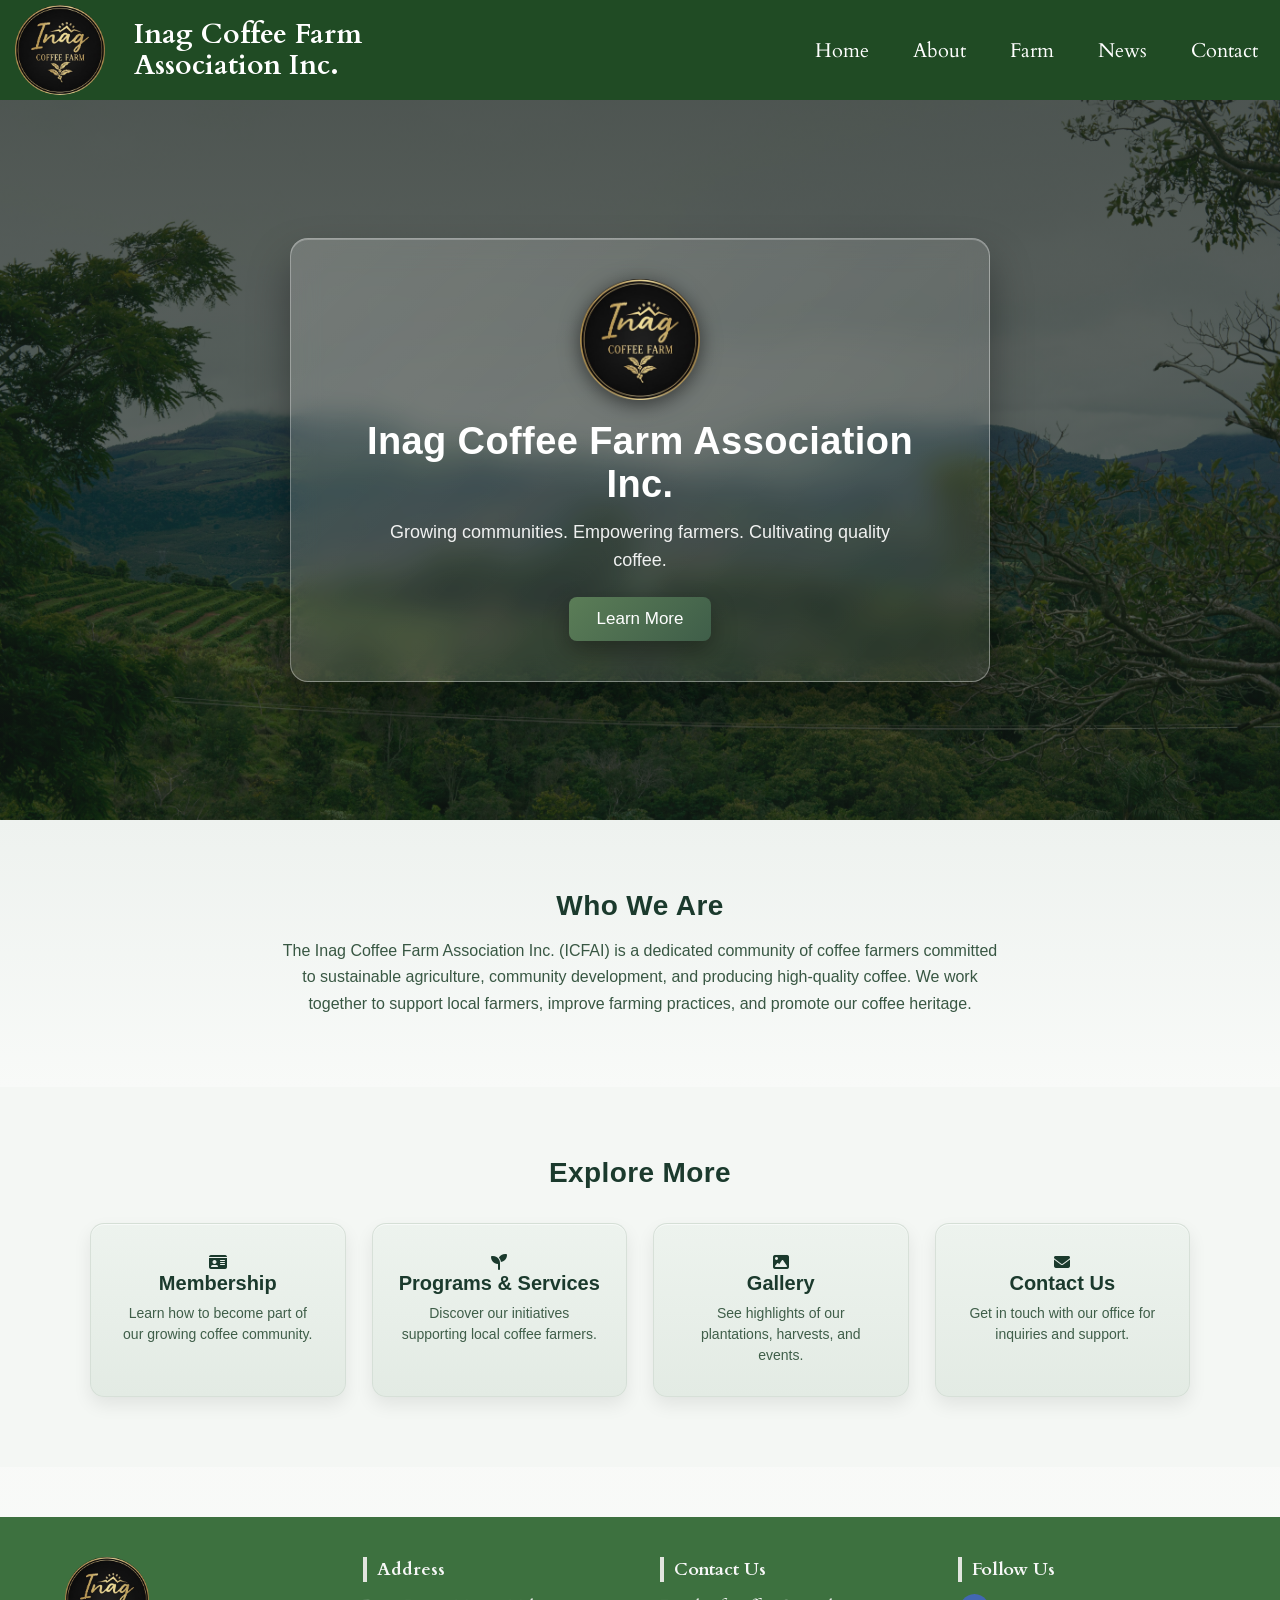
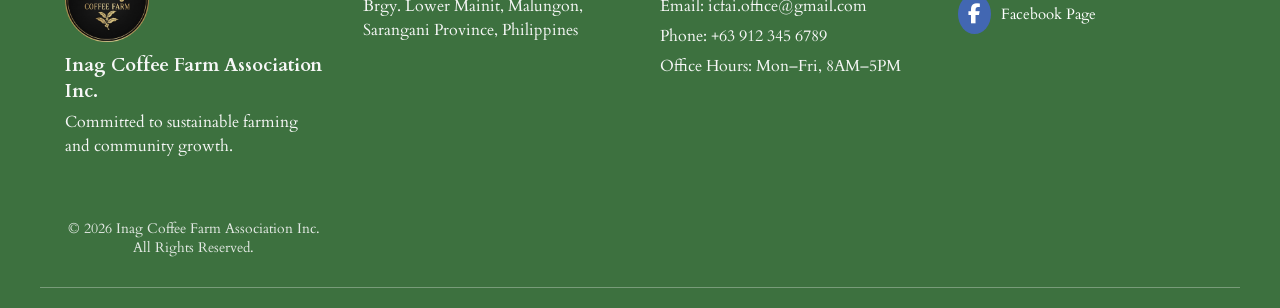
==== index.html @ 7974b994 "Add files via upload" ====
<!DOCTYPE html>
<html lang="en">
<head>
    <meta charset="UTF-8">
    <meta name="viewport" content="width=device-width, initial-scale=1.0">
    <title>ICFAI</title>
    <link rel="preconnect" href="https://fonts.googleapis.com">
    <link rel="preconnect" href="https://fonts.gstatic.com" crossorigin>
    <link href="https://fonts.googleapis.com/css2?family=Cardo:wght@400;700&display=swap" rel="stylesheet">
    <link rel="stylesheet" href="https://cdnjs.cloudflare.com/ajax/libs/font-awesome/6.5.0/css/all.min.css">
    <link rel="stylesheet" href="style.css">
</head>
<body>
    <!-- Header -->
<header>
    <div class="logo-text">
        <a href="index.html" class="logo-link">
            <img src="img/logo final.png" alt="Coffee Farm Logo">
            <span class="logo-name">Inag Coffee Farm <br> Association Inc.</span>
        </a>
    </div>

    <nav>
        <!-- Hamburger Icon -->
      <div class="hamburger" id="hamburger">
    <span></span>
    <span></span>
    <span></span>
</div>


        <ul class="menu" id="menu">
            <li>
                <a href="home.html">Home</a>
            </li>

            <li class="has-dropdown">
                <a href="#">
                    <span>About</span>
                    <span class="arrow">&gt;</span>
                </a>
                <ul class="dropdown">
                    <li><a href="about.html">About Us</a></li>
                    <li><a href="membership.html">Membership</a></li>
                </ul>
            </li>

            <li class="has-dropdown">
                <a href="#">
                    <span>Farm</span>
                    <span class="arrow">&gt;</span>
                </a>
                <ul class="dropdown">
                    <li><a href="farm.html">Coffee Farm Information</a></li>
                    <li><a href="programs.html">Programs and Services</a></li>
                </ul>
            </li>

            <li class="has-dropdown">
                <a href="#">
                    <span>News</span>
                    <span class="arrow">&gt;</span>
                </a>
                <ul class="dropdown">
                    <li><a href="news.html">News & Announcements</a></li>
                    <li><a href="gallery.html">Gallery</a></li>
                </ul>
            </li>

            <li class="has-dropdown">
                <a href="#">
                    <span>Contact</span>
                    <span class="arrow">&gt;</span>
                </a>
                <ul class="dropdown">
                    <li><a href="contact.html">Contact Us</a></li>
                    <li><a href="admin.html">Admin/Login</a></li>
                </ul>
            </li>
        </ul>
    </nav>
</header>




<!-- ============================
      HERO SECTION
============================= -->
<section class="hero">
    <div class="hero-overlay"></div>

    <div class="hero-glass">
        <div class="hero-content">
            <img src="img/logo final.png" alt="ICFAI Logo" class="hero-logo">

            <h1>Inag Coffee Farm Association Inc.</h1>
            <p class="tagline">Growing communities. Empowering farmers. Cultivating quality coffee.</p>

            <a href="home.html" class="hero-btn">Learn More</a>
        </div>
    </div>

</section>



<!-- ============================
      ABOUT / OVERVIEW SECTION
============================= -->
<section class="overview">
    <div class="overview-inner">
        <h2>Who We Are</h2>
        <p>
            The Inag Coffee Farm Association Inc. (ICFAI) is a dedicated community of coffee farmers 
            committed to sustainable agriculture, community development, and producing high-quality coffee.  
            We work together to support local farmers, improve farming practices, and promote our coffee heritage.
        </p>
    </div>
</section>


<!-- ============================
      QUICK LINKS SECTION
============================= -->
<section class="quick-links">
    <h2>Explore More</h2>

    <div class="quick-grid">

        <a href="membership.html" class="quick-card">
            <i class="fa-solid fa-id-card"></i>
            <h3>Membership</h3>
            <p>Learn how to become part of our growing coffee community.</p>
        </a>

        <a href="programs.html" class="quick-card">
            <i class="fa-solid fa-seedling"></i>
            <h3>Programs & Services</h3>
            <p>Discover our initiatives supporting local coffee farmers.</p>
        </a>

        <a href="gallery.html" class="quick-card">
            <i class="fa-solid fa-image"></i>
            <h3>Gallery</h3>
            <p>See highlights of our plantations, harvests, and events.</p>
        </a>

        <a href="contact.html" class="quick-card">
            <i class="fa-solid fa-envelope"></i>
            <h3>Contact Us</h3>
            <p>Get in touch with our office for inquiries and support.</p>
        </a>

    </div>
</section>




<footer class="footer">
    <div class="footer-container">

        <!-- Logo + Name -->
        <div class="footer-section footer-brand">
            <img src="img/logo final.png" alt="ICFAI Logo" class="footer-logo">
            <h3>Inag Coffee Farm Association Inc.</h3>
            <p>Committed to sustainable farming and community growth.</p>
        </div>

        
        <div class="footer-section">
            <h4>Address</h4>
            <p>Brgy. Lower Mainit, Malungon,<br>Sarangani Province, Philippines</p>
        </div>

        
        <div class="footer-section">
            <h4>Contact Us</h4>
            <p>Email: icfai.office@gmail.com</p>
            <p>Phone: +63 912 345 6789</p>
            <p>Office Hours: Mon–Fri, 8AM–5PM</p>
        </div>

    
    <div class="footer-section">
    <h4>Follow Us</h4>

    <a href="https://www.facebook.com/profile.php?id=100092526247790" 
       target="_blank" 
       class="social-link">
        <i class="fa-brands fa-facebook-f"></i>
        Facebook Page
    </a>
</div>


    <div class="footer-bottom">
        <p>&copy; 2026 Inag Coffee Farm Association Inc. All Rights Reserved.</p>
    </div>
</footer>

    <script src="script.js"></script>
<script>
  const hamburger = document.getElementById('hamburger');
  const menu = document.getElementById('menu');

  hamburger.addEventListener('click', () => {
    menu.classList.toggle('active'); // toggles menu visibility
    hamburger.classList.toggle('open'); // optional: animate hamburger
  });
</script>

</body>
</html>
---- style.css ----
* {
    margin: 0;
    padding: 0;
    box-sizing: border-box;
}

body {
    font-family: Arial, sans-serif;
    background-color: #f4f4f4;
    color: #1b3a2d;
}


/* ================= HEADER ================= */
header {
    background-color: #3d713f;
    display: flex;
    justify-content: space-between;
    align-items: center;
    padding: clamp(12px, 3vw, 24px) clamp(16px, 5vw, 60px);
    position: relative;
    flex-wrap: wrap;
}

/* ================= LOGO GROUP ================= */
.logo-text {
    display: flex;
    align-items: center;
    gap: clamp(6px, 2vw, 16px);
}

/* ================= LOGO LINK ================= */
.logo-link {
    display: flex;
    align-items: center;
    gap: clamp(6px, 1.5vw, 14px);
    text-decoration: none;
    flex-direction: row;       /* FORCE side-by-side */
    flex-wrap: nowrap;         /* PREVENT stacking */
}

/* ================= LOGO IMAGE ================= */
.logo-link img {
    height: auto;
    width: auto;
    max-height: 90px;
    aspect-ratio: 1 / 1;
    border-radius: 50%;
    object-fit: contain;
    display: block;
    transition: transform 0.3s ease;
    flex-shrink: 0;            /* prevent image shrinking */
}

/* ================= LOGO TEXT ================= */
.logo-name {
    color: #fff;
    font-family: 'Cardo', serif;
    font-weight: 800;
    font-size: clamp(16px, 3vw, 28px);
    line-height: 1.1;
    white-space: nowrap;       /* keep text in one line */
    transition: transform 0.3s ease;
}

/* ================= HOVER EFFECTS ================= */
.logo-link:hover img {
    transform: scale(1.08);
}

.logo-link:hover .logo-name {
    transform: scale(1.05);
}

/* ================= SMALL PHONES ================= */
@media (max-width: 480px) {
    header {
        justify-content: center;
        text-align: center;
    }

    .logo-text {
        justify-content: center;
    }

    .logo-link img {
        max-height: 60px;
    }

    .logo-name {
        font-size: 16px;
    }
}

/* ================= LARGE SCREENS ================= */
@media (min-width: 1400px) {
    header {
        padding-left: 80px;
        padding-right: 80px;
    }

    .logo-link img {
        max-height: 110px;
    }
}



.hamburger {
    display: none;
    width: 40px;
    height: 22px;
    position: relative;
    cursor: pointer;
    z-index: 2000;
}

.hamburger span {
    position: absolute;
    height: 4px;
    width: 200%;
    background: white;
    left: 0;
    transition: all 0.3s ease;
    border-radius: 2px;
}

.hamburger span:nth-child(1) {
    top: 0;
}

.hamburger span:nth-child(2) {
    top: 9px;
}

.hamburger span:nth-child(3) {
    bottom: 0;
}


.hamburger.active span:nth-child(1) {
    transform: rotate(45deg);
    top: 9px;
}

.hamburger.active span:nth-child(2) {
    opacity: 0;
}

.hamburger.active span:nth-child(3) {
    transform: rotate(-45deg);
    bottom: 9px;
}


nav ul.menu {
    list-style: none;
    display: flex;
    gap: 20px;
}

nav ul.menu li {
    position: relative;
}

nav ul.menu li > a {
    text-decoration: none;
    color: white;
    padding: 10px 12px;
    display: flex;
    align-items: center;
    gap: 6px;
    font-size: 20px;
}



nav ul.menu li ul.dropdown {
    list-style: none;
    padding-left: 0;
}


nav ul.menu li ul.dropdown li a {
    padding: 12px 14px;
    border-bottom: 1px solid white; 
    display: block;
    transition: background 0.3s ease;
}


nav ul.menu li ul.dropdown li:last-child a {
    border-bottom: none;
}


nav ul.menu li ul.dropdown li a:hover {
    background: #baeeba; 
}




nav ul.menu li ul.dropdown {
    position: absolute;
    top: 100%;
    left: 0;
    background: white;
    min-width: 50px;
    display: none;
    flex-direction: column;
    z-index: 1000;
}


nav ul.menu li:hover > ul.dropdown {
    display: flex;
}

nav ul.menu li ul.dropdown li a {
    padding: 10px;
    color: #3f5e49;
}


nav ul.menu li > a > .arrow {
    display: none !important;
}



@media (max-width: 768px) {

    nav ul.menu li.active > a {
        background: white;   /* same laurel hover color */
        color: #3f5e49;
    }

    .hamburger {
        display: block;
    }

    nav ul.menu {
        display: flex;
        flex-direction: column;
        width: 70vw; /* nearly half screen when open */
        max-width: 300px; /* optional max width */
        height: 100vh; /* full height so no content peeks */
        position: fixed;
        top: 75px;
        right: 0;
        background: white;
        overflow-x: hidden;
        overflow-y: auto; /* allow scrolling if menu is tall */
        transition: transform 0.3s ease;
        padding-top: 0;
        z-index: 1500;

        /* Start fully off-screen to the right */
        transform: translateX(100%);
    }

    nav ul.menu.open {
        /* Slide fully into view */
        transform: translateX(0);
    }

    nav ul.menu li {
        width:100%;
        position: relative; /* dropdown pushes content */
    }

    nav ul.menu li > a {
        padding: 14px 18px;
        justify-content: space-between;
        color: #3f5e49;
        font-size: 17px;
        cursor: pointer; /* indicate clickable */
        
    }

    /* DROPDOWNS MOBILE */
    nav ul.menu li.has-dropdown > ul.dropdown {
        display: none;
        flex-direction: column;
        background: white;
        padding-left: 20px;
        position: relative; /* push content below */
        top: auto;
        left: auto;
    }

    /* Show dropdown when li is active */
    nav ul.menu li.active > ul.dropdown {
        display: flex;
    }

    /* arrows only for dropdowns on mobile */
    nav ul.menu li > a > .arrow {
        display: inline-block;
        transition: transform 0.3s;
        order: -1; /* moves arrow BEFORE the text */
        margin-right: 6px;
        color: #3f5e49; /* match mobile text color */
        font-weight: bold;
    }

    nav ul.menu li:not(.has-dropdown) > a > .arrow {
        display: none;
    }

    nav ul.menu li.active .arrow {
        transform: rotate(90deg);
    }
}




/* ---------- HERO SECTION ---------- */
.hero {
    position: relative;
    height: 80vh;
    background: url('img/bukid.jpg') center/cover no-repeat;
    display: flex;
    align-items: center;
    justify-content: center;
    font-family: Arial, sans-serif;
    padding: 0 20px;
}

/* DARK OVERLAY – softer, premium */
.hero::before {
    content: "";
    position: absolute;
    inset: 0;
    background: linear-gradient(
        rgba(20, 30, 25, 0.75),
        rgba(20, 30, 25, 0.6)
    );
    z-index: 1;
}

/* HERO CONTENT */
.hero-content {
    position: relative;
    z-index: 2;
    text-align: center;
    color: #ffffff;
    animation: fadeIn 1.4s ease-out;
}

/* LOGO */
.hero-logo {
    width: 120px;
    height: auto;
    margin-bottom: 16px;
    filter: drop-shadow(0 4px 10px rgba(0,0,0,0.55));
}

/* HEADLINE */
.hero h1 {
    font-size: clamp(26px, 4vw, 38px);
    font-weight: 700;
    letter-spacing: 0.4px;
}

/* TAGLINE */
.tagline {
    font-size: 18px;
    margin: 12px auto 22px;
    max-width: 520px;
    line-height: 1.6;
    opacity: 0.92;
}

/* CTA BUTTON */
.hero-btn {
    display: inline-block;
    padding: 12px 28px;
    font-size: 17px;
    border-radius: 8px;
    color: white;
    text-decoration: none;

    background: linear-gradient(
        135deg,
        #5b7d57,
        #3f5e49
    );

    box-shadow: 0 10px 24px rgba(0,0,0,0.35);
    transition: all 0.3s ease;
}

.hero-btn:hover {
    transform: translateY(-2px) scale(1.05);
    background: linear-gradient(
        135deg,
        #6a8f63,
        #2f4637
    );
    box-shadow: 0 16px 34px rgba(0,0,0,0.45);
}

/* ---------- GLASS EFFECT CONTAINER ---------- */
.hero-glass {
    position: relative;
    z-index: 2;
    padding: 40px 60px;

    background: linear-gradient(
        135deg,
        rgba(255,255,255,0.18),
        rgba(255,255,255,0.08)
    );

    border-radius: 18px;
    backdrop-filter: blur(14px);
    -webkit-backdrop-filter: blur(14px);
    border: 1.5px solid rgba(255, 255, 255, 0.35);

    box-shadow:
        0 22px 40px rgba(0,0,0,0.35),
        inset 0 1px 0 rgba(255,255,255,0.25);

    max-width: 700px;
    width: 100%;
}

/* -------------------------- */
/* RESPONSIVE BREAKPOINTS */
/* -------------------------- */

@media (max-width: 900px) {
    .hero-glass {
        padding: 30px 40px;
    }

    .tagline {
        font-size: 16px;
    }

    .hero-btn {
        font-size: 16px;
        padding: 10px 24px;
    }
}

@media (max-width: 600px) {
    .hero {
        height: 70vh;
    }

    .hero-glass {
        padding: 25px;
        border-radius: 15px;
    }

    .hero-logo {
        width: 90px;
    }

    .hero-content h1 {
        font-size: 22px;
        line-height: 1.25;
    }

    .tagline {
        font-size: 14px;
    }

    .hero-btn {
        font-size: 15px;
        padding: 10px 20px;
    }
}

@media (max-width: 400px) {
    .hero-glass {
        padding: 20px 18px;
    }

    .hero-logo {
        width: 75px;
    }

    .hero-content h1 {
        font-size: 20px;
    }

    .tagline {
        font-size: 13px;
    }

    .hero-btn {
        font-size: 14px;
        padding: 8px 18px;
    }
}

/* ---------- EFFECT ANIMATION ---------- */
@keyframes fadeIn {
    from {
        opacity: 0;
        transform: translateY(22px);
    }
    to {
        opacity: 1;
        transform: translateY(0);
    }
}




/* ---------- OVERVIEW SECTION ---------- */
.overview {
    padding: 70px 20px;
    background: linear-gradient(
        to bottom,
        #eef2ef,
        #f8faf8
    );
    font-family: Arial, sans-serif;
}

.overview-inner {
    max-width: 900px;
    margin: auto;
    text-align: center;
}

.overview h2 {
    font-size: 28px;
    margin-bottom: 16px;
    color: #1b3a2d;
    letter-spacing: 0.4px;
}

.overview p {
    font-size: 16px;
    line-height: 1.65;
    color: #2f4f3a;
    max-width: 720px;
    margin: auto;
    opacity: 0.95;
}

/* ---------- QUICK LINKS SECTION ---------- */
.quick-links {
    padding: 70px 20px;
    font-family: Arial, sans-serif;
    text-align: center;
    background: #f4f7f4;
}

.quick-links h2 {
    font-size: 28px;
    margin-bottom: 34px;
    color: #1b3a2d;
    letter-spacing: 0.4px;
}

.quick-grid {
    display: grid;
    grid-template-columns: repeat(auto-fit, minmax(240px, 1fr));
    gap: 26px;
    max-width: 1100px;
    margin: auto;
}

/* CARD */
.quick-card {
    background: linear-gradient(
        180deg,
        #edf3ee,
        #e3ebe4
    );
    padding: 30px 26px;
    border-radius: 14px;
    text-decoration: none;
    color: #1b3a2d;
    border: 1px solid rgba(210,220,212,0.8);

    box-shadow:
        0 8px 18px rgba(0,0,0,0.08),
        inset 0 1px 0 rgba(255,255,255,0.6);

    transition: all 0.3s ease;
}

/* HOVER EFFECT */
.quick-card:hover {
    transform: translateY(-8px);
    box-shadow: 0 18px 34px rgba(0,0,0,0.18);
}
/* Feature card container (if not already styled) */
.feature-card {
  background: #fff;
  border-radius: 12px;
  padding: 2em 1.5em;
  text-align: center;
  box-shadow: 0 6px 20px rgba(0,0,0,0.08);
  transition: transform 0.3s ease, box-shadow 0.3s ease;
}

.feature-card:hover {
  transform: translateY(-6px);
  box-shadow: 0 12px 30px rgba(0,0,0,0.12);
}

/* ICON STYLE — main improvement */
.feature-icon {
  font-size: 3rem;
  color: #2c4a27;
  background: #eaf3ea;
  width: 90px;
  height: 90px;
  line-height: 90px;
  border-radius: 50%;
  margin: 0 auto 1rem;
  display: block;
  transition: all 0.3s ease;
}

/* Hover effect on icon */
.feature-card:hover .feature-icon {
  background: #2c4a27;
  color: #fff;
  transform: scale(1.1);
}

/* Title spacing */
.feature-card h3 {
  margin-top: 0.5em;
  margin-bottom: 0.5em;
  font-weight: 700;
}

/* Button polish */
.feature-btn {
  display: inline-block;
  margin-top: 1em;
  padding: 0.6em 1.4em;
  background: #2c4a27;
  color: #fff;
  border-radius: 30px;
  text-decoration: none;
  font-size: 0.9rem;
  transition: background 0.3s ease;
}

.feature-btn:hover {
  background: #1f351d;
}


/* TEXT */
.quick-card h3 {
    font-size: 20px;
    margin-bottom: 8px;
    font-weight: 600;
}

.quick-card p {
    font-size: 14px;
    line-height: 1.5;
    color: #3f5e49;
}

/* ---------- EFFECT ANIMATION ---------- */
@keyframes fadeIn {
    from {
        opacity: 0;
        transform: translateY(18px);
    }
    to {
        opacity: 1;
        transform: translateY(0);
    }
}



/* =========================================================
   GENERAL PAGE STYLE
========================================================= */
body {
    font-family: Arial, sans-serif;
    background: linear-gradient(to bottom, #f5f5f3, #f9fbf9);
    color: #1d2b20;
    margin: 0;
    padding: 0;
}

/* Fade animations */
.fade-in {
    opacity: 0;
    animation: fadeIn 1s ease forwards;
}

.fade-up {
    opacity: 0;
    transform: translateY(20px);
    animation: fadeUp 1s ease forwards;
}

.slide-up {
    opacity: 0;
    transform: translateY(40px);
    animation: slideUp 1.2s ease forwards;
}

@keyframes fadeIn {
    to { opacity: 1; }
}

@keyframes fadeUp {
    to {
        opacity: 1;
        transform: translateY(0);
    }
}

@keyframes slideUp {
    to {
        opacity: 1;
        transform: translateY(0);
    }
}

/* =========================================================
   INTRO BANNER
========================================================= */
.intro-banner {
    background: linear-gradient(rgba(44,74,39,0.6), rgba(44,74,39,0.6)), url('img/bg icfai.jpg') center/cover no-repeat;
    color: #fff;
    text-align: center;
    padding: 6em 1em;
    border-radius: 15px;
    margin: 2em auto;
    max-width: 1200px;
    box-shadow: 0 8px 20px rgba(0,0,0,0.3);
}

.intro-banner h1 {
    font-size: 2.8em;
    margin-bottom: 0.5em;
    text-shadow: 1px 1px 5px rgba(0,0,0,0.6);
}

.intro-banner p {
    font-size: 1.2em;
    max-width: 800px;
    margin: 0 auto;
    line-height: 1.6;
    text-shadow: 1px 1px 5px rgba(0,0,0,0.6);
}

/* Fade-in animation */
.fade-in {
    opacity: 0;
    animation: fadeIn 1.2s forwards;
    animation-delay: 0.3s;
}

@keyframes fadeIn {
    to { opacity: 1; }
}


/* =========================================================
   FEATURE 3-COLUMN GRID
========================================================= */
.features {
    display: flex;
    flex-wrap: wrap;
    justify-content: center;
    gap: 2em;
    margin: 3em auto;
    max-width: 1200px;
}

.feature-card {
    background: #fff;
    padding: 2em 1.5em;
    border-radius: 12px;
    box-shadow: 0 6px 15px rgba(0,0,0,0.1);
    text-align: center;
    flex: 1 1 280px;
    transition: transform 0.3s, box-shadow 0.3s;
}

.feature-card:hover {
    transform: translateY(-10px);
    box-shadow: 0 12px 25px rgba(0,0,0,0.2);
}

.feature-card h3 {
    color: #2c4a27;
    margin: 1em 0 0.5em;
}

.feature-card p {
    color: #555;
    line-height: 1.5;
    font-size: 0.95em;
}

.feature-btn {
    display: inline-block;
    margin-top: 1em;
    padding: 0.6em 1.2em;
    background-color: #2c4a27;
    color: #fff;
    border-radius: 8px;
    text-decoration: none;
    transition: background 0.3s;
}

.feature-btn:hover {
    background-color: #3e6835;
}

/* =========================================================
   GALLERY PREVIEW
========================================================= */
/* ================= GALLERY PREVIEW ================= */

.gallery-section {
    padding: 70px 8%;
    text-align: center;
    background: #f8f6f3;
}

.gallery-title {
    font-size: 2rem;
    margin-bottom: 30px;
    color: #3b2f2f;
}

.gallery-grid {
    display: grid;
    grid-template-columns: repeat(auto-fit, minmax(220px, 1fr));
    gap: 18px;
    margin-bottom: 35px;
}

.gallery-item {
    overflow: hidden;
    border-radius: 14px;
    box-shadow: 0 10px 25px rgba(0,0,0,0.12);
    position: relative;
}

.gallery-item img {
    width: 100%;
    height: 220px;
    object-fit: cover;
    transition: transform 0.5s ease;
}

/* Hover Effect */
.gallery-item:hover img {
    transform: scale(1.1);
}

/* Button */
.gallery-btn {
    display: inline-block;
    padding: 12px 28px;
    background: #2c4a27;
    color: #fff;
    border-radius: 30px;
    text-decoration: none;
    font-weight: 600;
    transition: background 0.3s ease, transform 0.3s ease;
}

.gallery-btn:hover {
    background: #3e2a1e;
    transform: translateY(-3px);
}


/* ===================== ABOUT US PAGE ===================== */
.about-identity {
    max-width: 1200px;
    margin: 3em auto;
    padding: 0 1em;
    font-family: 'Cardo', serif;
    color: #333;
    line-height: 1.8;
}

/* Section Blocks */
.identity-block {
    margin-bottom: 3em;
}

.identity-block h2 {
    color: #2c4a27;
    font-size: 2.4rem;
    margin-bottom: 0.5em;
    border-bottom: 3px solid #2c4a27;
    display: inline-block;
    padding-bottom: 0.2em;
}

.identity-block p {
    font-size: 1.25rem;
    margin-bottom: 1em;
}

/* Organizational structure list */
.org-structure ul {
    list-style: disc inside;
    margin-left: 0;
    padding-left: 1em;
}

.org-structure li {
    margin-bottom: 0.5em;
}

/* Section Divider */
.section-divider {
    border: none;
    border-top: 1px solid #ccc;
    margin: 2em 0;
}

/* Mission, Vision, Goals */
.mvgoals {
    display: flex;
    flex-wrap: wrap;
    gap: 2em;
    justify-content: space-between;
}

.mvgoals-item {
    flex: 1 1 300px;
    background: #f9f9f9;
    padding: 1.5em;
    border-radius: 8px;
    box-shadow: 0 2px 5px rgba(0,0,0,0.1);
    transition: transform 0.3s, box-shadow 0.3s;
}

.mvgoals-item:hover {
    transform: translateY(-5px);
    box-shadow: 0 5px 15px rgba(0,0,0,0.2);
}

.mvgoals-item h2 {
    margin-top: 0;
    color: #2c4a27;
}

/* Board of Directors */
.board-container {
    display: grid;
    grid-template-columns: repeat(auto-fit, minmax(200px, 1fr));
    gap: 1.5em;
    margin-top: 2em;
}

.board-card {
    background: #fff;
    border-radius: 10px;
    overflow: hidden;
    text-align: center;
    box-shadow: 0 2px 10px rgba(0,0,0,0.1);
    transition: transform 0.3s, box-shadow 0.3s;
}

.board-card:hover {
    transform: translateY(-5px);
    box-shadow: 0 6px 15px rgba(0,0,0,0.2);
}

.board-card img {
    width: 100%;
    height: 200px;
    object-fit: cover;
}

.board-info {
    padding: 1em;
}

.board-info h3 {
    margin: 0.5em 0 0.3em;
    color: #2c4a27;
}

.board-info p {
    margin: 0;
    font-style: italic;
    color: #555;
}

/* Responsive adjustments */
@media (max-width: 768px) {
    .mvgoals {
        flex-direction: column;
    }
}
/* ===================== FARM & PRODUCTS ===================== */
.farm-products {
    max-width: 1200px;
    margin: 3em auto;
    padding: 0 1em;
    font-family: 'Cardo', serif;
    color: #333;
    line-height: 1.6;
    text-align: left; /* force left alignment */
}

.farm-products h2 {
    text-align: left;          /* 🔥 FIX */
    color: #2c4a27;
    font-size: 2.5em;
    margin-bottom: 1em;
    border-bottom: 3px solid #2c4a27;
    display: block;            /* 🔥 FIX (was inline-block) */
    padding-bottom: 0.3em;
}

.farm-block {
    margin-bottom: 2.5rem;
    text-align: left;
}

.farm-block h3 {
    color: #2c4a27;
    font-size: 1.7em;
    margin-bottom: 0.5em;
    text-align: left;
}

.farm-block p {
    font-size: 1.05em;
    margin-bottom: 1.5em;
    text-align: left;
}

.farm-block ul {
    list-style: disc inside;
    padding-left: 1em;
    text-align: left;
}

.section-divider {
    border: none;
    border-top: 1px solid #ccc;
    margin: 2em 0;
}

/* Farm Info Card */
.farm-card-text {
    background: #f9f9f9;
    padding: 1.5em;
    border-radius: 10px;
    box-shadow: 0 2px 10px rgba(0,0,0,0.1);
    margin-bottom: 1.5em;
    transition: transform 0.3s, box-shadow 0.3s;
    text-align: left; /* 🔥 FIX */
}

.farm-card-text:hover {
    transform: translateY(-5px);
    box-shadow: 0 5px 15px rgba(0,0,0,0.2);
}

/* Responsive adjustments */
@media (max-width: 768px) {
    .farm-gallery {
        grid-template-columns: 1fr 1fr;
    }
}

@media (max-width: 480px) {
    .farm-gallery {
        grid-template-columns: 1fr;
    }
}


/* =========================================================
   CTA BANNER
========================================================= */
.cta-banner {
    background: linear-gradient(135deg, #3f5e49, #2f4637);
    padding: 90px 20px;
    text-align: center;
    color: white;

    display: flex;
    flex-direction: column;
    align-items: center;
    justify-content: center;
    gap: 18px;
}

.cta-banner h2 {
    font-size: clamp(22px, 4vw, 34px);
    line-height: 1.2;
}

.cta-banner p {
    font-size: clamp(15px, 2.5vw, 18px);
    opacity: 0.9;
    max-width: 700px;
}

/* CTA BUTTON */
.cta-btn {
    display: inline-flex;
    align-items: center;
    justify-content: center;
    padding: 14px 42px;
    font-size: 18px;
    font-weight: 700;

    background: #ffffff;
    color: #3f5e49;

    border-radius: 14px;
    text-decoration: none;
    cursor: pointer;

    box-shadow: 0 14px 28px rgba(0,0,0,0.3);
    transition: all 0.3s ease;
}

.cta-btn:hover {
    background: #e3ebe5;
    transform: translateY(-3px);
    box-shadow: 0 20px 36px rgba(0,0,0,0.4);
}




.about-box {
    background-color: #e0e0dd; /* dirty white */
    padding: 40px 30px;
    border-radius: 12px;
    box-shadow: 0 4px 10px rgba(0,0,0,0.1);
    text-align: center;
    max-width: 1400px;
    margin: 40px auto; /* adds space around the box */
}

/* Headline */
.about-box h2 {
    margin-bottom: 10px;
    color: #2c3e31; /* dark green tone */
    font-size: 2rem;
}

/* Paragraph */
.about-box p {
    font-size: 1.1rem;
    line-height: 1.7;
    color: #444;
    margin-bottom: 30px;
}

/* Button styling */
.about-button {
    display: inline-block;
    background-color: #3f5e49; /* laurel green */
    color: #fff;
    text-decoration: none;
    padding: 12px 45px;
    border-radius: 6px;
    font-size: 16px;
    transition: background 0.3s;
}

.about-button:hover {
    background-color: #5c7a63; /* slightly lighter green on hover */
}

/* Responsive adjustments */
@media (max-width: 768px) {
    .about-box {
        padding: 30px 20px;
        margin: 30px 15px;
    }

    .about-box h2 {
        font-size: 1.6rem;
    }

    .about-box p {
        font-size: 1rem;
    }

    .about-button {
        font-size: 14px;
        padding: 10px 20px;
    }
}

@media (max-width: 480px) {
    .about-box {
        padding: 20px 15px;
        margin: 20px 10px;
    }

    .about-box h2 {
        font-size: 1.4rem;
    }

    .about-box p {
        font-size: 0.95rem;
    }

    .about-button {
        font-size: 13px;
        padding: 8px 18px;
    }
}




.about-identity {
    max-width: 1200px;
    margin: 2em ;
    padding: 0 1em;
    font-family: 'Cardo', serif;
    color: #333;
    line-height: 1.6;
}

.identity-block h2 {
    color: #2c4a27;
    font-size: 2em;
    margin-bottom: 0.5em;
    border-bottom: 3px solid #2c4a27;
    display: inline-block;
    padding-bottom: 0.2em;
}

.identity-block p, .identity-block ul {
  font-size: 1rem;
  line-height: 1.6;
}

.section-divider {
  margin: 50px 0;
  border: none;
  border-top: 2px solid #d3e0d3;
}

.mvgoals {
  display: flex;
  justify-content: space-between;
  gap: 20px;
  flex-wrap: wrap;
}

.mvgoals-item {
  flex: 1 1 30%;
  background-color: #e9f0e9;
  padding: 25px;
  border-radius: 15px;
  box-shadow: 0 6px 15px rgba(0,0,0,0.08);
  transition: transform 0.3s, box-shadow 0.3s;
}

.mvgoals-item:hover {
  transform: translateY(-5px);
  box-shadow: 0 10px 25px rgba(0,0,0,0.15);
}

.board-container {
  display: grid;
  grid-template-columns: repeat(auto-fit, minmax(200px, 1fr));
  gap: 30px;
  margin-top: 30px;
}

.board-card {
  background-color: #ffffff;
  border-radius: 12px;
  overflow: hidden;
  text-align: center;
  box-shadow: 0 4px 15px rgba(0,0,0,0.1);
  transition: transform 0.3s, box-shadow 0.3s;
}

.board-card img {
  width: 100%;
  height: 250px;
  object-fit: cover;
  transition: transform 0.4s;
}

.board-card:hover img {
  transform: scale(1.05);
}

.board-info {
  padding: 15px;
  background-color: #f0f7f0;
}

.board-info h3 {
  margin-bottom: 5px;
  color: #2e4d2f;
}

.board-info p {
  color: #556b2f;
  font-weight: 500;
}



.membership-section {
  padding: 60px 10%;
  background-color: #f5f8f5;
  font-family: 'Arial', sans-serif;
  color: #1b3a2d;
}

.membership-section h2 {
  text-align: center;
  font-size: 2.2em;
  margin-bottom: 50px;
  border-bottom: 3px solid #556b2f;
  display: inline-block;
  padding-bottom: 10px;
}

.membership-container {
  display: grid;
  grid-template-columns: repeat(auto-fit, minmax(280px, 1fr));
  gap: 30px;
}

.membership-card {
  background-color: #ffffff;
  border-radius: 12px;
  padding: 25px 20px;
  text-align: center;
  box-shadow: 0 4px 15px rgba(0,0,0,0.1);
  transition: transform 0.3s, box-shadow 0.3s;
}

.membership-card:hover {
  transform: translateY(-5px);
  box-shadow: 0 10px 25px rgba(0,0,0,0.15);
}

.membership-card i {
  color: #556b2f;
  margin-bottom: 15px;
}

.membership-card h3 {
  font-size: 1.3em;
  margin-bottom: 15px;
  color: #2e4d2f;
}

.membership-card p, .membership-card ul {
  font-size: 1rem;
  line-height: 1.6;
  color: #333;
  text-align: left;
}

.membership-card ul {
  padding-left: 20px;
  margin: 0;
}

.membership-card ul li {
  margin-bottom: 8px;
}



.membership-form-section {
  padding: 60px 10%;
  background-color: #f9f9f7;
  font-family: 'Arial', sans-serif;
  color: #1b3a2d;
}

.membership-form-section h2 {
  text-align: center;
  font-size: 2em;
  margin-bottom: 40px;
  border-bottom: 3px solid #556b2f;
  display: inline-block;
  padding-bottom: 10px;
}

.membership-form {
  max-width: 700px;
  margin: 0 auto;
  background-color: #ffffff;
  padding: 30px;
  border-radius: 12px;
  box-shadow: 0 4px 20px rgba(0,0,0,0.1);
}

.form-group {
  margin-bottom: 20px;
}

.form-group label {
  display: block;
  margin-bottom: 8px;
  font-weight: bold;
  color: #2e4d2f;
}

.form-group input[type="text"],
.form-group input[type="email"],
.form-group input[type="tel"],
.form-group input[type="file"] {
  width: 100%;
  padding: 12px 15px;
  border: 1px solid #ccc;
  border-radius: 8px;
  font-size: 1rem;
}

.checkbox-group {
  display: flex;
  align-items: center;
}

.checkbox-group input[type="checkbox"] {
  margin-right: 10px;
}

.submit-btn {
  display: block;
  width: 100%;
  padding: 15px;
  background-color: #556b2f;
  color: #fff;
  font-size: 1.1rem;
  font-weight: bold;
  border: none;
  border-radius: 8px;
  cursor: pointer;
  transition: background-color 0.3s;
}

.submit-btn:hover {
  background-color: #2e4d2f;
}




.farm-products {
  padding: 60px 10%;
  background-color: #f5f8f5;
  color: #1b3a2d;
  font-family: 'Arial', sans-serif;
  text-align: left;
}


.farm-products h2 {
    text-align: left !important;
    display: block !important;
    width: 100% !important;
    margin-left: 3rem !important;
    margin-right: 0 !important;
}

.farm-products p,
.farm-products ul,
.farm-products li,
.farm-products h3 {
    text-align: left !important;
}

.farm-block {
  margin-bottom: 50px;
  text-align: left;
  margin-left: 3rem
}

.farm-block h3 {
  font-size: 1.8em;
  color: #2e4d2f;
  margin-bottom: 15px;
  text-align: left;
  margin-left: 3rem
}

.farm-block p, .farm-block ul {
  font-size: 1rem;
  line-height: 1.6;
  text-align: left;
  margin-left: 3rem
}

.section-divider {
  border: none;
  border-top: 2px solid #d3e0d3;
  margin: 40px 0;
}

.farm-gallery {
  display: grid;
  grid-template-columns: repeat(auto-fit, minmax(220px, 1fr));
  gap: 20px;
  margin-top: 20px;
}

.farm-card {
  overflow: hidden;
  border-radius: 12px;
  box-shadow: 0 4px 15px rgba(0,0,0,0.1);
  transition: transform 0.3s, box-shadow 0.3s;
}

.farm-card img {
  width: 100%;
  height: 200px;
  object-fit: cover;
  transition: transform 0.4s;
}

.farm-card:hover {
  transform: translateY(-5px);
  box-shadow: 0 10px 25px rgba(0,0,0,0.15);
}

.farm-card:hover img {
  transform: scale(1.05);
}


/* ===================== PROGRAMS & SERVICES ===================== */
.programs-section {
    max-width: 1200px;
    margin: 3em auto;
    padding: 0 1em;
    font-family: 'Cardo', serif;
    color: #333;
    text-align: center;
}

.programs-section h2 {
    color: #2c4a27;
    font-size: 2.5em;
    margin-bottom: 0.5em;
    border-bottom: 3px solid #2c4a27;
    display: inline-block;
    padding-bottom: 0.3em;
}

.intro-text {
    font-size: 1.1em;
    margin-bottom: 2em;
    color: #555;
}

.program-cards {
    display: grid;
    grid-template-columns: repeat(auto-fit, minmax(250px, 1fr));
    gap: 2em;
}

.program-card {
    background: #f9f9f9;
    padding: 2em 1.5em;
    border-radius: 15px;
    box-shadow: 0 2px 15px rgba(0,0,0,0.1);
    transition: transform 0.3s, box-shadow 0.3s;
}

.program-card:hover {
    transform: translateY(-5px);
    box-shadow: 0 5px 20px rgba(0,0,0,0.2);
}

.program-icon {
    font-size: 2.5em;
    color: #2c4a27;
    margin-bottom: 0.5em;
}

.program-card h3 {
    font-size: 1.4em;
    color: #2c4a27;
    margin-bottom: 0.5em;
}

.program-card p {
    font-size: 1em;
    color: #555;
    line-height: 1.5;
}

/* Responsive adjustments */
@media (max-width: 768px) {
    .program-cards {
        grid-template-columns: 1fr 1fr;
    }
}

@media (max-width: 480px) {
    .program-cards {
        grid-template-columns: 1fr;
    }
}
/* ===================== NEWS & ANNOUNCEMENTS ===================== */
.news-section {
    max-width: 1200px;
    margin: 3em auto;
    padding: 0 1em;
    font-family: 'Cardo', serif;
    color: #333;
    text-align: center;
}

.news-section h2 {
    color: #2c4a27;
    font-size: 2.5em;
    margin-bottom: 0.5em;
    border-bottom: 3px solid #2c4a27;
    display: inline-block;
    padding-bottom: 0.3em;
}

.news-section .intro-text {
    font-size: 1.1em;
    margin-bottom: 2em;
    color: #555;
}

.news-cards {
    display: grid;
    grid-template-columns: repeat(auto-fit, minmax(300px, 1fr));
    gap: 2em;
}

.news-card {
    background: #fff;
    border-radius: 15px;
    overflow: hidden;
    box-shadow: 0 2px 15px rgba(0,0,0,0.1);
    transition: transform 0.3s, box-shadow 0.3s;
    text-align: left;
}

.news-card:hover {
    transform: translateY(-5px);
    box-shadow: 0 5px 25px rgba(0,0,0,0.2);
}

.news-image {
    width: 100%;
    height: 180px;
    object-fit: cover;
}

.news-content {
    padding: 1.5em;
}

.news-content h3 {
    color: #2c4a27;
    margin-bottom: 0.5em;
    font-size: 1.3em;
}

.news-date {
    font-size: 0.9em;
    color: #888;
    margin-bottom: 1em;
}

.news-content p {
    color: #555;
    line-height: 1.5;
    margin-bottom: 1em;
}

.read-more {
    display: inline-block;
    padding: 0.5em 1em;
    background: #2c4a27;
    color: #fff;
    border-radius: 8px;
    text-decoration: none;
    font-weight: bold;
    transition: background 0.3s;
}

.read-more:hover {
    background: #1b2e17;
}

/* Responsive adjustments */
@media (max-width: 768px) {
    .news-cards {
        grid-template-columns: 1fr 1fr;
    }
}

@media (max-width: 480px) {
    .news-cards {
        grid-template-columns: 1fr;
    }
}


/* ================================
   RESPONSIVE
================================ */
@media (max-width: 600px) {
  .update-card img {
    height: 200px;
  }

  .update-content h3 {
    font-size: 1.05em;
  }

  .updates-section {
    padding: 50px 6%;
  }
}


/* Admin Form */
.admin-form {
  margin-top: 50px;
  background-color: #e9f0e9;
  padding: 30px;
  border-radius: 12px;
  box-shadow: 0 4px 15px rgba(0,0,0,0.1);
}

.admin-form h3 {
  margin-bottom: 20px;
  color: #2e4d2f;
}

.admin-form input, 
.admin-form textarea, 
.admin-form button {
  width: 100%;
  margin-bottom: 15px;
  padding: 10px;
  border-radius: 8px;
  border: 1px solid #ccc;
  font-family: 'Arial', sans-serif;
}

.admin-form .image-input {
  display: flex;
  gap: 10px;
}

.admin-form .image-input input[type="text"] {
  flex: 2;
}

.admin-form .image-input input[type="file"] {
  flex: 3;
}

.admin-form .image-input button {
  flex: 1;
  background-color: #556b2f;
  color: #fff;
  cursor: pointer;
}

.admin-form button:hover {
  background-color: #2e4d2f;
}



.visual-media-section {
  padding: 60px 10%;
  background-color: #f5f8f5;
  font-family: 'Arial', sans-serif;
  color: #1b3a2d;
}

.visual-media-section h2 {
  text-align: center;
  font-size: 2.2em;
  margin-bottom: 50px;
  border-bottom: 3px solid #556b2f;
  display: inline-block;
  padding-bottom: 10px;
}

.media-container {
  display: grid;
  grid-template-columns: repeat(auto-fit, minmax(280px, 1fr));
  gap: 30px;
}

.media-card {
  background-color: #ffffff;
  border-radius: 12px;
  padding: 20px;
  box-shadow: 0 4px 15px rgba(0,0,0,0.1);
  transition: transform 0.3s, box-shadow 0.3s;
}

.media-card:hover {
  transform: translateY(-5px);
  box-shadow: 0 10px 25px rgba(0,0,0,0.15);
}

.media-card h3 {
  font-size: 1.5em;
  margin-bottom: 20px;
  color: #2e4d2f;
  text-align: center;
}

.media-gallery {
  display: grid;
  grid-template-columns: repeat(auto-fit, minmax(80px, 1fr));
  gap: 10px;
}

.media-gallery img {
  width: 100%;
  height: 150px;
  object-fit: cover;
  border-radius: 8px;
  transition: transform 0.3s, opacity 0.3s;
}

.media-gallery img:hover {
  transform: scale(1.05);
  opacity: 0.9;
}



/* CONTACT SECTION */
.contact-section {
    padding: 60px 10%;
    background: #f9f9f7;
    font-family: Arial, sans-serif;
}

.contact-title {
    font-size: 32px;
    text-align: center;
    font-weight: bold;
    color: #2f4f37;
    margin-bottom: 10px;
}

.contact-subtitle {
    text-align: center;
    font-size: 18px;
    color: #4b6a55;
    margin-bottom: 40px;
}

.contact-container {
    display: grid;
    grid-template-columns: 1fr 1fr;
    gap: 35px;
}

/* LEFT INFO */
.contact-info .info-card {
    display: flex;
    align-items: center;
    background: #ffffff;
    padding: 18px 20px;
    border-radius: 10px;
    margin-bottom: 15px;
    box-shadow: 0 4px 12px rgba(0,0,0,0.08);
    transition: transform 0.3s ease;
}

.contact-info .info-card:hover {
    transform: translateY(-5px);
}

.contact-info i {
    font-size: 30px;
    color: #3f5e49;
    margin-right: 15px;
}

.contact-info h4 {
    margin: 0;
    font-size: 18px;
    color: #2c3d32;
}

.contact-info p,
.contact-info a {
    margin: 2px 0 0;
    color: #4b6a55;
    font-size: 15px;
    text-decoration: none;
}

.contact-info a:hover {
    text-decoration: underline;
}

/* MAP */
.map-box {
    margin-top: 20px;
    border-radius: 12px;
    overflow: hidden;
    box-shadow: 0 4px 12px rgba(0,0,0,0.15);
}

.map-box iframe {
    width: 100%;
    height: 250px;
    border: none;
}

/* CONTACT FORM */
.contact-form {
    background: #ffffff;
    padding: 30px;
    border-radius: 12px;
    box-shadow: 0 4px 12px rgba(0,0,0,0.10);
}

.contact-form h3 {
    font-size: 24px;
    color: #2f4f37;
    margin-bottom: 20px;
}

.contact-form input,
.contact-form textarea {
    width: 100%;
    padding: 14px;
    margin-bottom: 15px;
    border-radius: 8px;
    border: 1px solid #c6d3c7;
    font-size: 15px;
}

.contact-form input:focus,
.contact-form textarea:focus {
    outline: none;
    border-color: #3f5e49;
    box-shadow: 0 0 6px rgba(63, 94, 73, 0.3);
}

.send-btn {
    width: 100%;
    padding: 14px;
    background: #3f5e49;
    color: white;
    border: none;
    border-radius: 8px;
    font-size: 18px;
    cursor: pointer;
    transition: background 0.3s;
}

.send-btn:hover {
    background: #2f4a36;
}

/* RESPONSIVE */
@media (max-width: 900px) {
    .contact-container {
        grid-template-columns: 1fr;
    }
}



/* ADMIN DASHBOARD */
.admin-dashboard {
    max-width: 1200px;
    margin: 50px auto;
    padding: 20px;
    font-family: Arial, sans-serif;
}

.admin-title {
    text-align: center;
    font-size: 32px;
    font-weight: bold;
    margin-bottom: 10px;
    color: #1b3a2d; /* dark laurel green */
}

.admin-subtitle {
    text-align: center;
    font-size: 16px;
    color: #2f4f3a;
    margin-bottom: 40px;
}

.admin-grid {
    display: grid;
    grid-template-columns: repeat(auto-fit, minmax(260px, 1fr));
    gap: 25px;
}

.admin-card {
    background: #e7eee8;
    padding: 25px;
    border-radius: 14px;
    text-decoration: none;
    color: #1b3a2d;
    border: 1px solid #cdd8cf;
    box-shadow: 0 3px 10px rgba(0,0,0,0.08);
    transition: transform 0.25s ease, box-shadow 0.25s ease;
}

.admin-card:hover {
    transform: translateY(-6px);
    box-shadow: 0 8px 20px rgba(0,0,0,0.15);
}

.admin-card i {
    font-size: 40px;
    margin-bottom: 15px;
    color: #3a664f;
}

.admin-card h3 {
    font-size: 20px;
    margin-bottom: 10px;
}

.admin-card p {
    font-size: 14px;
    line-height: 1.4;
}




.footer {
    background-color:#3d713f; /* Laurel green */
    color: #f7f7f7;
    padding: 40px 0 20px;
    margin-top: 50px;
    width: 100%;
}

.footer-container {
    max-width: 1200px;
    margin: auto;
    padding: 0 25px;

    display: grid;
    grid-template-columns: repeat(auto-fit, minmax(220px, 1fr));
    gap: 40px;

    border-bottom: 1px solid rgba(255,255,255,0.3);
    padding-bottom: 30px;
}

/* SECTIONS */
.footer-section h4 {
    margin-bottom: 12px;
    font-size: 18px;
    font-weight: bold;
    border-left: 4px solid #e2e5df;
    padding-left: 10px;
}

.footer-section p {
    margin: 6px 0;
    line-height: 1.5;
}

/* BRAND SECTION */
.footer-brand {
    display: flex;
    flex-direction: column;
    align-items: flex-start;
}

.footer-logo {
    height: 85px;
    margin-bottom: 10px;
}

/* SOCIAL LINKS */
.social-link {
    display: flex;
    align-items: center;
    gap: 10px;
    color: #fff;
    text-decoration: none;
    font-size: 15px;
    margin: 8px 0;
    transition: 0.3s ease;
}

.social-link i {
    font-size: 20px;
    padding: 10px;
    background-color: #4267B2; /* Facebook blue */
    border-radius: 50%;
    color: white;
    transition: 0.3s ease;
}

.social-link:hover i {
    background-color: #365899;
    transform: scale(1.12);
}

.social-link:hover {
    opacity: 0.8;
}



/* BOTTOM STRIP */
.footer-bottom {
    text-align: center;
    padding-top: 15px;
    font-size: 14px;
    opacity: 0.9;
}

/* RESPONSIVE */
@media (max-width: 600px) {
    .footer {
        text-align: center;
    }

    .footer-section h4 {
        border-left: none;
        padding-left: 0;
    }

    .footer-brand {
        align-items: center;
    }
}
/* RESET */
* {
    margin: 0;
    padding: 0;
    box-sizing: border-box;
}

body {
    font-family: "Cardo", serif;
}

/* HEADER */
header {
    width: 100%;
    padding: 5px 10px;
    background: #204b24;
    color: #204b24;
    display: flex;
    align-items: center;
    justify-content: space-between;
    position: sticky;
    top: 0;
    z-index: 1000;
}

.logo-text {
    display: flex;
    align-items: center;
}

.logo-text img {
    width: 100px;
    margin-right: 10px;
}

.logo-link {
    text-decoration: none;
    color: white;
}

nav {
    position: relative;
}

/* MENU (DESKTOP) */
.menu {
    display: flex;
    list-style: none;
    gap: 25px;
}

.menu li a {
    text-decoration: none;
    color: #fff;
    font-size: 15px;
    padding: 8px;
}

/* DROPDOWN */
.has-dropdown {
    position: relative;
}

.dropdown {
    display: none;
    position: absolute;
    top: 40px;
    left: 0;
    background: #204b24;
    padding: 10px 0;
    list-style: none;
    width: 180px;
}

.dropdown li a {
    display: block;
    padding: 10px 15px;
}

.has-dropdown:hover .dropdown {
    display: block;
}

/* HAMBURGER */
.hamburger {
    display: none;
    flex-direction: column;
    cursor: pointer;
    gap: 5px;
}

.hamburger span {
    position: absolute;
    height: 4px;
    width: 100%;   /* FIX: was 200% */
    background: white;
    left: 0;
    transition: all 0.3s ease;
    border-radius: 2px;
}

/* HAMBURGER ANIMATION */
.hamburger.active span:nth-child(1) {
    transform: rotate(45deg) translateY(8px);
}
.hamburger.active span:nth-child(2) {
    opacity: 0;
}
.hamburger.active span:nth-child(3) {
    transform: rotate(-45deg) translateY(-8px);
}
/* MOBILE MENU */
@media (max-width: 768px) {

    nav ul.menu {
        width: 70vw;          /* FIX: wider menu */
        max-width: 250px;     /* FIX: enough space for text */
        padding: 15px 0;      /* FIX: vertical padding */
        box-sizing: border-box;
    }

    nav ul.menu li > a {
        padding: 14px 20px;   /* FIX: prevent text cut */
        text-align: left;
        white-space: normal;  /* FIX: allow wrapping */
    }
}


    .menu.open {
        display: flex;
    }
    /* DROPDOWN on mobile */
    .dropdown {
        display: none;
        position: static;
        background: #18391b;
        padding-left: 15px;
    }

    .has-dropdown.active .dropdown {
        display: block;
    }

    /* Disable hover dropdown on mobile */
    .has-dropdown:hover .dropdown {
        display: none;
    }
.news-card {
  max-width: 400px;
  height: 350px;
  border: 1px solid #ccc;
  border-radius: 8px;
  overflow: hidden;
  display: flex;
  flex-direction: column;
}

.news-card img {
  height: 150px;
  width: 100%;
  object-fit: cover;
}

.news-content {
  padding: 0.8em;
  display: flex;
  flex-direction: column;
  flex-grow: 1;
}

.description {
  font-size: 0.9em;
  color: #333;
  overflow: hidden;
  max-height: 3.6em; /* 3 lines */
}

.description.expanded {
  max-height: none;
}

.read-more {
  margin-top: auto;
  cursor: pointer;
  color: #2c4a27;
  text-decoration: underline;
  font-size: 0.85em;
}
.news-content .description {
  overflow: hidden;
  max-height: 4.5em; /* ~3 lines */
  transition: max-height 0.3s ease;
}

.news-content .description.expanded {
  max-height: 1000px;
}

.read-more {
  margin-top: 0.5em;
  font-size: 0.85em;
  color: #2c4a27;
  cursor: pointer;
  text-decoration: underline;
}
/* HEADER BASE */
.site-header {
  display: flex;
  align-items: center;
  justify-content: space-between;
  padding: 0 1.5rem;
  background: #2c4a27;
  position: relative;
  z-index: 1000;
  overflow: visible; /* 🔥 IMPORTANT */
}

nav,
.menu {
  overflow: visible;
}

/* MENU */
.menu {
  list-style: none;
  display: flex;
  gap: 1.5rem;
}

.menu li a {
  color: #fff;
  text-decoration: none;
  font-weight: 150;
}

/* DROPDOWN */
.has-dropdown {
  position: relative;
}

.dropdown {
  position: absolute;
  top: 100%;
  left: 0;
  background: #fff;
  min-width: 50px;
  display: none;
  box-shadow: 0 6px 10px rgba(0,0,0,0.2);
  z-index: 9999;
}

.dropdown li a {
  color: #2c4a27;
  padding: 0.7em 1em;
  display: block;
}

.dropdown li a:hover {
  background: #e9f2e6;
}

/* SHOW DROPDOWN */
.has-dropdown.open .dropdown {
  display: block;
}

/* HAMBURGER */
.hamburger {
  display: none;
  flex-direction: column;
  cursor: pointer;
}

.hamburger span {
    position: absolute;
    height: 4px;
    width: 100%;   /* FIX: was 200% */
    background: white;
    left: 0;
    transition: all 0.3s ease;
    border-radius: 2px;
}


/* MOBILE */
@media (max-width: 768px) {
  .hamburger {
    display: flex;
  }

  .menu {
    position: absolute;
    top: 75%;
    right: 0;
    background: #2c4a27;
    flex-direction: column;
    width: 50px;
    display: none;
    padding: 1rem;
  }

  .menu.active {
    display: flex;
  }

  .dropdown {
    position: static;
    box-shadow: none;
  }
}
/* Gallery images clickable */
.media-gallery img {
  cursor: pointer;
  transition: transform 0.2s;
}

.media-gallery img:hover {
  transform: scale(1.05);
}

/* Modal overlay */
.modal {
  display: none;
  position: fixed;
  top: 0;
  left: 0;
  width: 100%;
  height: 100%;
  background: rgba(0,0,0,0.85);
  justify-content: center;
  align-items: center;
  z-index: 9999;
}

/* The large image */
.modalImg {
  max-width: 90%;
  max-height: 90%;
  object-fit: contain;
  z-index: 1001;
  position: relative;
}

/* Close button (×) */
.closeBtn {
  position: fixed;
  top: 20px;
  right: 40px;
  font-size: 40px;
  color: white;
  cursor: pointer;
  z-index: 1002;
}

/* Prev/Next arrows */
.prevBtn,
.nextBtn {
  position: fixed;
  top: 50%;
  transform: translateY(-50%);
  font-size: 50px;
  color: white;
  cursor: pointer;
  user-select: none;
  padding: 10px;
  z-index: 1001;
}

.prevBtn { left: 30px; }
.nextBtn { right: 30px; }

.prevBtn:hover,
.nextBtn:hover,
.closeBtn:hover {
  color: #ddd;
}
/* Animation keyframes */
@keyframes fadeInUp {
  0% {
    opacity: 0;
    transform: translateY(20px);
  }
  100% {
    opacity: 1;
    transform: translateY(0);
  }
}

/* Apply animation to news cards */
.news-card {
  opacity: 0; /* start hidden */
  animation: fadeInUp 0.8s ease forwards;
}

/* Delay cards for staggered effect */
.news-card:nth-child(1) {
  animation-delay: 0.2s;
}
.news-card:nth-child(2) {
  animation-delay: 0.4s;
}
.news-card:nth-child(3) {
  animation-delay: 0.6s;
}
.news-card:nth-child(4) {
  animation-delay: 0.8s;
}
/* ================= FIX NAV OVERFLOW ================= */

/* Kill horizontal scroll */
html, body {
  overflow-x: hidden;
}

/* Hamburger FIX */
.hamburger span {
  width: 100% !important;
}

/* Desktop dropdown FIX */
nav ul.menu li ul.dropdown,
.dropdown {
  left: auto !important;
  right: 0 !important;
  min-width: 180px;
  max-width: 90vw;
  box-sizing: border-box;
}

/* Mobile menu FIX */
@media (max-width: 768px) {
  .menu {
    width: 75vw !important;
    max-width: 280px !important;
  }

  .dropdown {
    position: relative !important;
    right: auto !important;
    left: auto !important;
    max-width: 100%;
  }
}
/* FORCE LEFT ALIGN – Organizational Structure */
.org-structure {
    text-align: left;
}

.org-structure h2 {
    display: block;        /* remove inline-block centering */
    text-align: left;
    margin-left: 0;
}

.org-structure p,
.org-structure ul {
    text-align: left;
    margin-left: 0;
}
/* LEFT ALIGN – Farm & Coffee Products */
.farm-products,
.products-section {
    text-align: left;
}

.farm-products h2,
.products-section h2 {
    text-align: left;
    margin-left: 0;
}

.farm-products .product-card,
.products-section .product-card {
    margin-left: 0;
}
/* ================= FORCE LEFT ALIGN (FINAL FIX) ================= */

.farm-products {
  text-align: left !important;
}

.farm-products * {
  text-align: left !important;
}

/* Fix headings that were centered by inline-block */
.farm-products h2 {
  display: block !important;
  margin: 0 0 1.5rem 0 !important;
  text-align: left !important;
}

/* Remove hidden centering */
.farm-products h2::after {
  display: none !important;
}

/* Ensure blocks start from left edge */
.farm-block {
  margin-left: 0 !important;
}

/* Lists */
.farm-products ul {
  padding-left: 1.2rem !important;
}
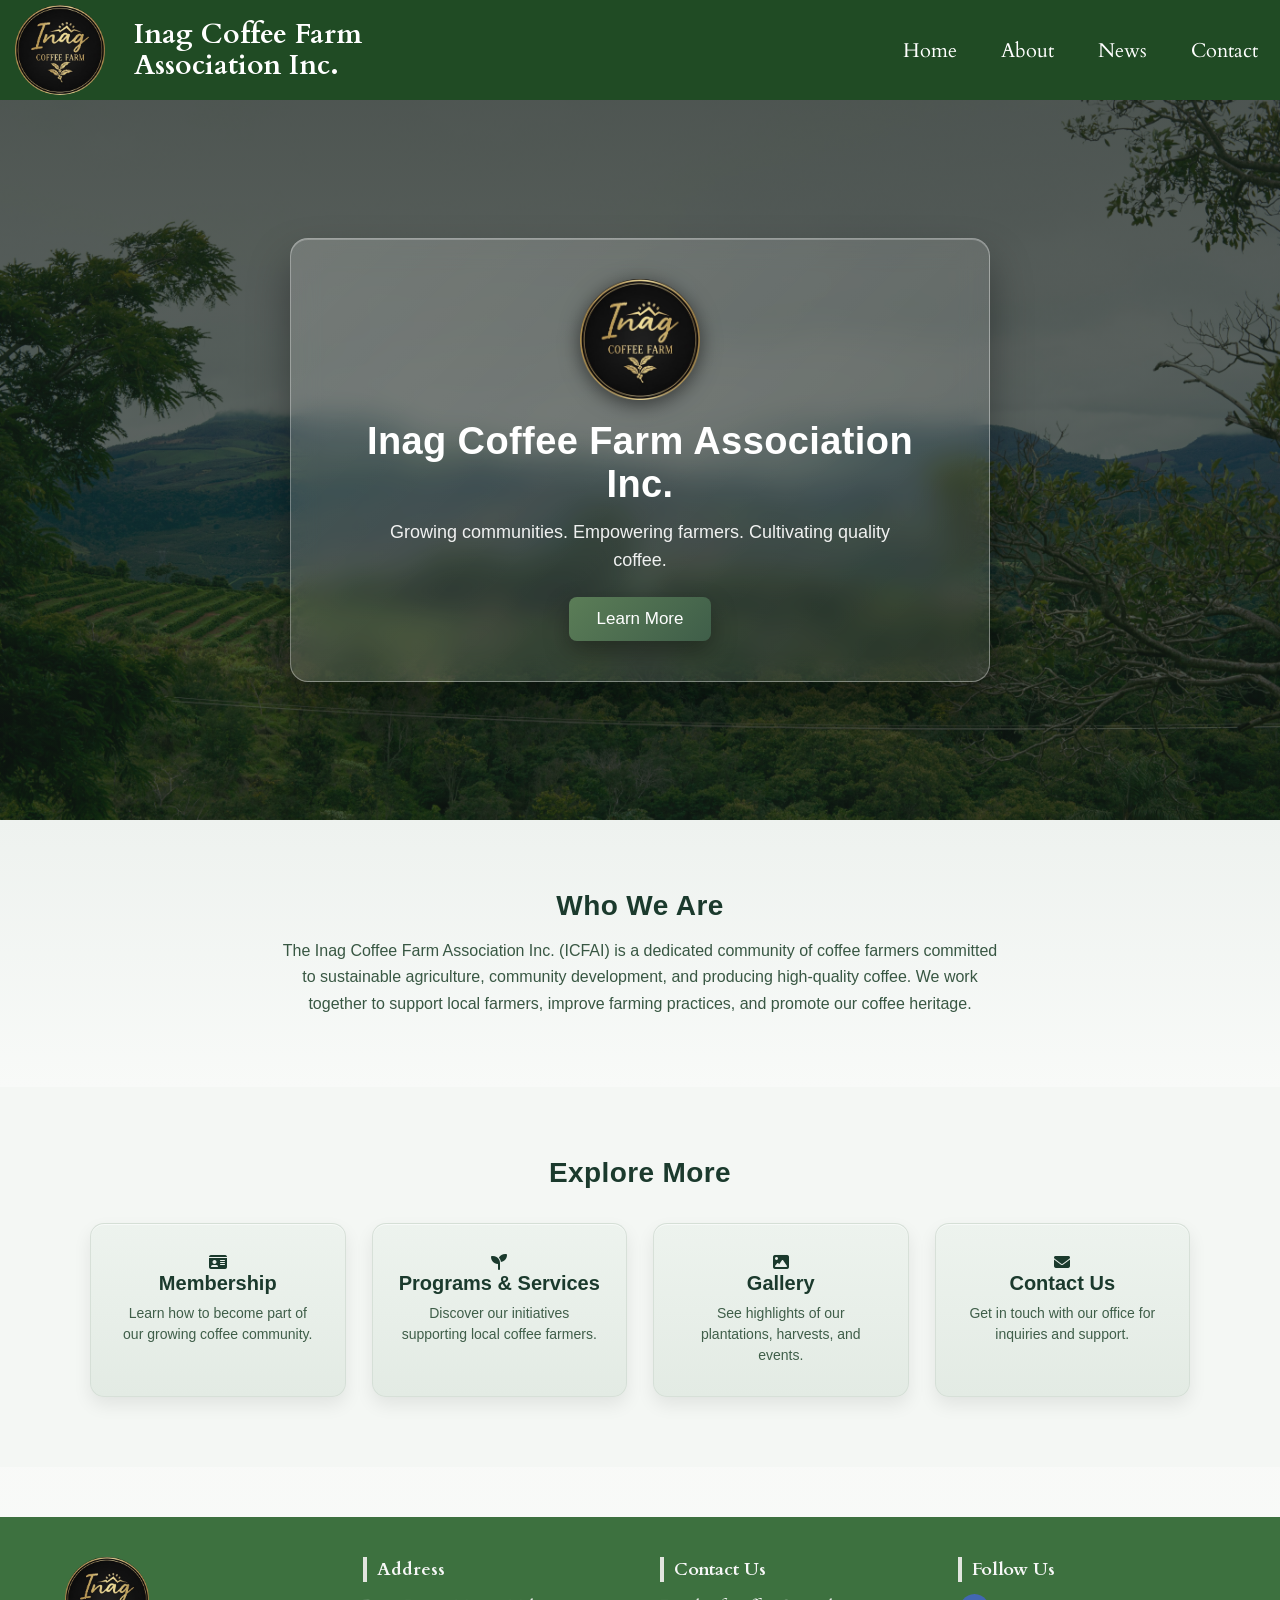
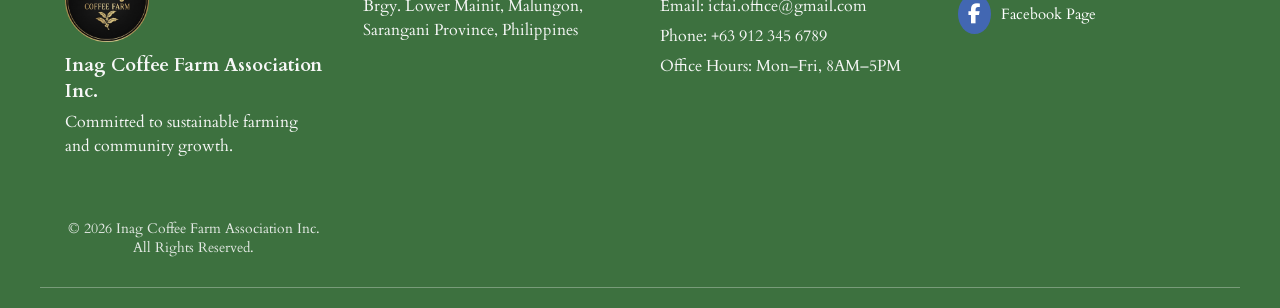
==== commit b383da94: "Add files via upload" ====
--- a/index.html
+++ b/index.html
@@ -20,65 +20,35 @@
         </a>
     </div>
 
-    <nav>
-        <!-- Hamburger Icon -->
-      <div class="hamburger" id="hamburger">
+   <nav>
+  <div class="hamburger" id="hamburger">
     <span></span>
     <span></span>
     <span></span>
-</div>
+  </div>
 
+  <ul class="menu" id="menu">
+    <li><a href="home.html">Home</a></li>
 
-        <ul class="menu" id="menu">
-            <li>
-                <a href="home.html">Home</a>
-            </li>
+    <li class="has-dropdown">
+      <a href="#">About <span class="arrow">&gt;</span></a>
+      <ul class="dropdown">
+        <li><a href="about.html">About Us</a></li>
+        <li><a href="membership.html">Membership</a></li>
+      </ul>
+    </li>
 
-            <li class="has-dropdown">
-                <a href="#">
-                    <span>About</span>
-                    <span class="arrow">&gt;</span>
-                </a>
-                <ul class="dropdown">
-                    <li><a href="about.html">About Us</a></li>
-                    <li><a href="membership.html">Membership</a></li>
-                </ul>
-            </li>
+    <li class="has-dropdown">
+      <a href="#">News <span class="arrow">&gt;</span></a>
+      <ul class="dropdown">
+        <li><a href="news.html">News & Announcements</a></li>
+        <li><a href="gallery.html">Gallery</a></li>
+      </ul>
+    </li>
 
-            <li class="has-dropdown">
-                <a href="#">
-                    <span>Farm</span>
-                    <span class="arrow">&gt;</span>
-                </a>
-                <ul class="dropdown">
-                    <li><a href="farm.html">Coffee Farm Information</a></li>
-                    <li><a href="programs.html">Programs and Services</a></li>
-                </ul>
-            </li>
-
-            <li class="has-dropdown">
-                <a href="#">
-                    <span>News</span>
-                    <span class="arrow">&gt;</span>
-                </a>
-                <ul class="dropdown">
-                    <li><a href="news.html">News & Announcements</a></li>
-                    <li><a href="gallery.html">Gallery</a></li>
-                </ul>
-            </li>
-
-            <li class="has-dropdown">
-                <a href="#">
-                    <span>Contact</span>
-                    <span class="arrow">&gt;</span>
-                </a>
-                <ul class="dropdown">
-                    <li><a href="contact.html">Contact Us</a></li>
-                    <li><a href="admin.html">Admin/Login</a></li>
-                </ul>
-            </li>
-        </ul>
-    </nav>
+    <li><a href="contact.html">Contact</a></li>
+  </ul>
+</nav>
 </header>
 
 
@@ -200,16 +170,6 @@
     </div>
 </footer>
 
-    <script src="script.js"></script>
-<script>
-  const hamburger = document.getElementById('hamburger');
-  const menu = document.getElementById('menu');
-
-  hamburger.addEventListener('click', () => {
-    menu.classList.toggle('active'); // toggles menu visibility
-    hamburger.classList.toggle('open'); // optional: animate hamburger
-  });
-</script>
-
+  <script src="script.js" defer></script>
 </body>
 </html>
--- a/style.css
+++ b/style.css
@@ -886,12 +886,9 @@
 
 /* ===================== ABOUT US PAGE ===================== */
 .about-identity {
-    max-width: 1200px;
-    margin: 3em auto;
-    padding: 0 1em;
-    font-family: 'Cardo', serif;
-    color: #333;
-    line-height: 1.8;
+     max-width: 1200px;
+    margin: 2em auto;
+    padding: 0 5%;
 }
 
 /* Section Blocks */
@@ -916,7 +913,6 @@
 /* Organizational structure list */
 .org-structure ul {
     list-style: disc inside;
-    margin-left: 0;
     padding-left: 1em;
 }
 
@@ -1010,14 +1006,12 @@
 /* ===================== FARM & PRODUCTS ===================== */
 .farm-products {
     max-width: 1200px;
-    margin: 3em auto;
-    padding: 0 1em;
+    margin: 3em auto;   /* SAME as membership */
+    padding: 0 1em;     /* SAME as membership */
     font-family: 'Cardo', serif;
     color: #333;
-    line-height: 1.6;
-    text-align: left; /* force left alignment */
-}
-
+    line-height: 1.8;
+}
 .farm-products h2 {
     text-align: left;          /* 🔥 FIX */
     color: #2c4a27;
@@ -1049,6 +1043,10 @@
 .farm-block ul {
     list-style: disc inside;
     padding-left: 1em;
+    text-align: left;
+}
+.farm-products ul {
+    margin-left: 0;
     text-align: left;
 }
 
@@ -1321,15 +1319,14 @@
   font-weight: 500;
 }
 
-
-
 .membership-section {
-  padding: 60px 10%;
-  background-color: #f5f8f5;
-  font-family: 'Arial', sans-serif;
-  color: #1b3a2d;
-}
-
+    max-width: 1200px;
+    margin: 3em auto;
+    padding: 0 1em;
+    font-family: 'Cardo', serif;
+    color: #333;
+    line-height: 1.8;
+}
 .membership-section h2 {
   text-align: center;
   font-size: 2.2em;
@@ -1464,21 +1461,16 @@
 
 
 
-
 .farm-products {
-  padding: 60px 10%;
-  background-color: #f5f8f5;
-  color: #1b3a2d;
-  font-family: 'Arial', sans-serif;
-  text-align: left;
-}
-
+    max-width: 1200px;
+    margin: 3em auto;
+    padding: 0 1em;
+}
 
 .farm-products h2 {
     text-align: left !important;
     display: block !important;
     width: 100% !important;
-    margin-left: 3rem !important;
     margin-right: 0 !important;
 }
 
@@ -1492,7 +1484,6 @@
 .farm-block {
   margin-bottom: 50px;
   text-align: left;
-  margin-left: 3rem
 }
 
 .farm-block h3 {
@@ -1500,14 +1491,14 @@
   color: #2e4d2f;
   margin-bottom: 15px;
   text-align: left;
-  margin-left: 3rem
+
 }
 
 .farm-block p, .farm-block ul {
   font-size: 1rem;
   line-height: 1.6;
   text-align: left;
-  margin-left: 3rem
+
 }
 
 .section-divider {
@@ -1552,11 +1543,7 @@
     max-width: 1200px;
     margin: 3em auto;
     padding: 0 1em;
-    font-family: 'Cardo', serif;
-    color: #333;
-    text-align: center;
-}
-
+}
 .programs-section h2 {
     color: #2c4a27;
     font-size: 2.5em;
@@ -1626,9 +1613,6 @@
     max-width: 1200px;
     margin: 3em auto;
     padding: 0 1em;
-    font-family: 'Cardo', serif;
-    color: #333;
-    text-align: center;
 }
 
 .news-section h2 {
@@ -1743,11 +1727,9 @@
 
 /* Admin Form */
 .admin-form {
-  margin-top: 50px;
-  background-color: #e9f0e9;
-  padding: 30px;
-  border-radius: 12px;
-  box-shadow: 0 4px 15px rgba(0,0,0,0.1);
+  max-width: 1200px;
+    margin: 3em auto;
+    padding: 0 1em;
 }
 
 .admin-form h3 {
@@ -2665,4 +2647,4 @@
 /* Lists */
 .farm-products ul {
   padding-left: 1.2rem !important;
-}
+}
